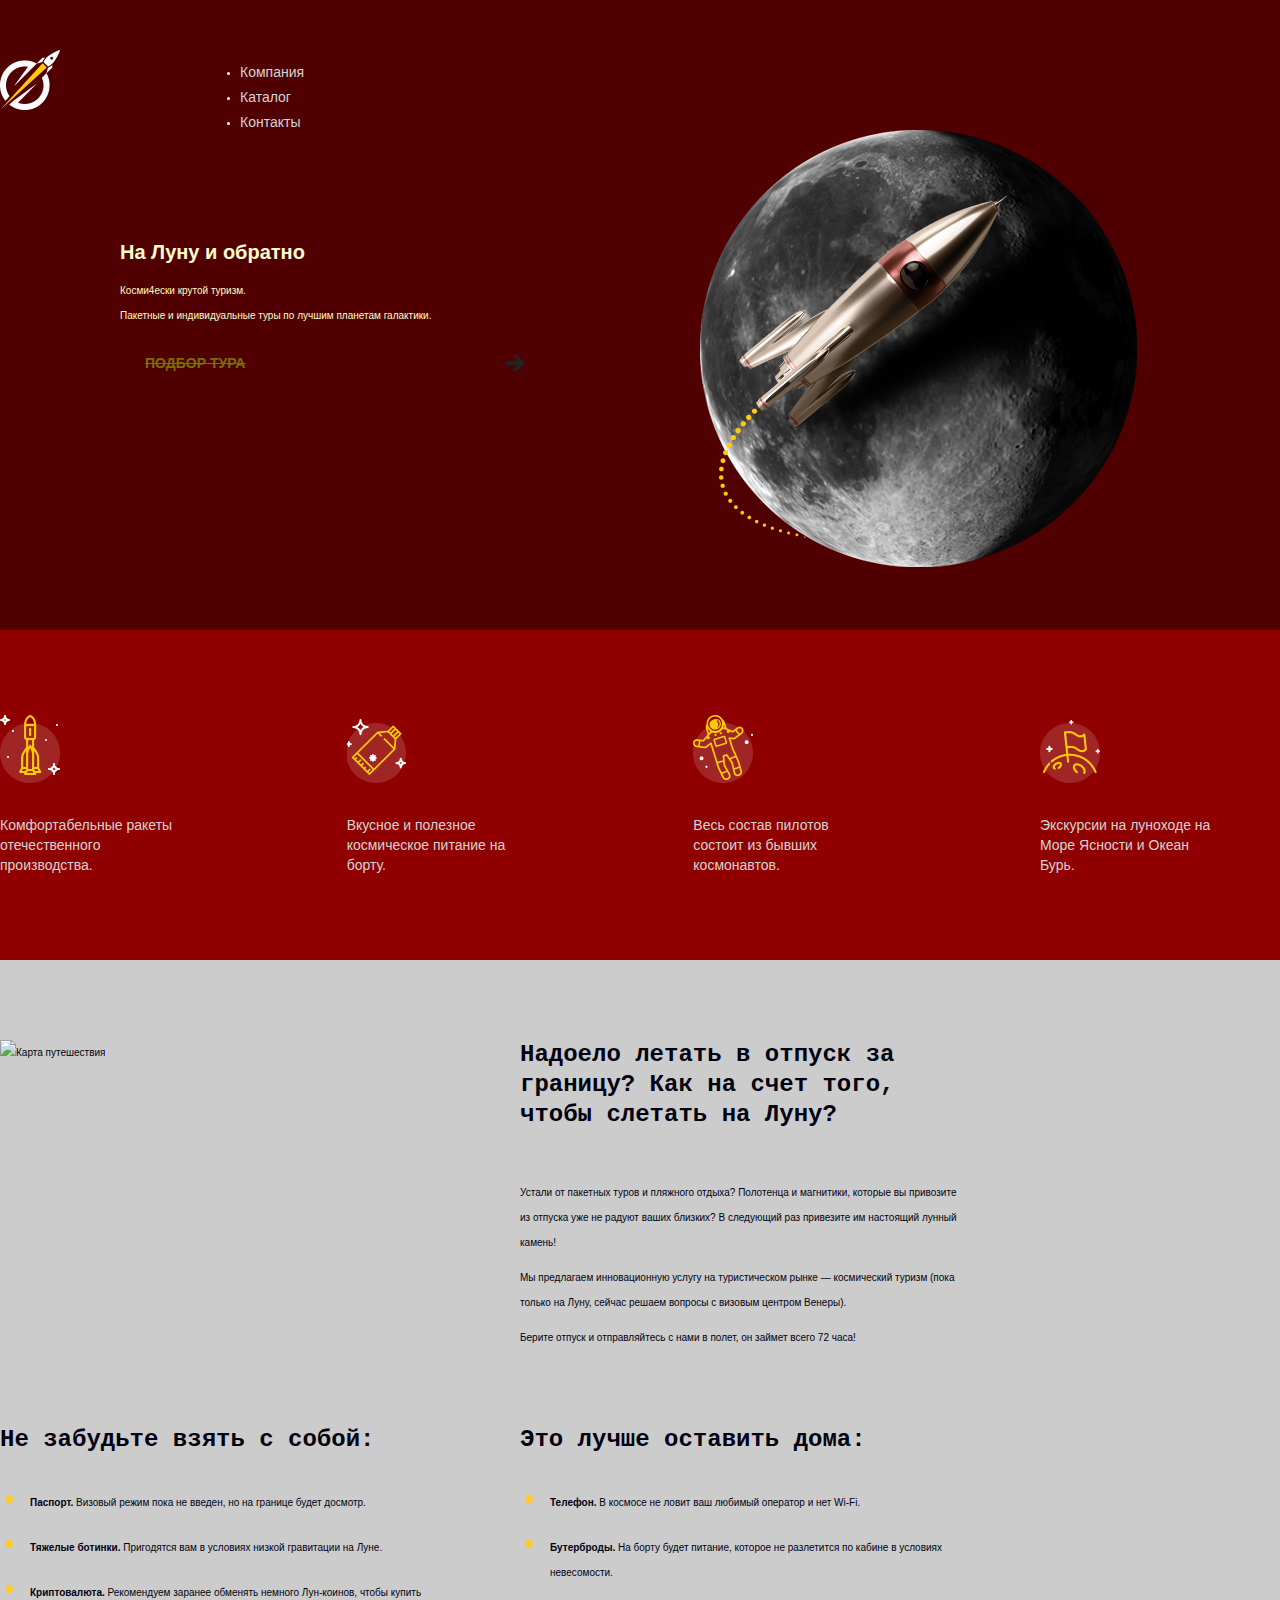
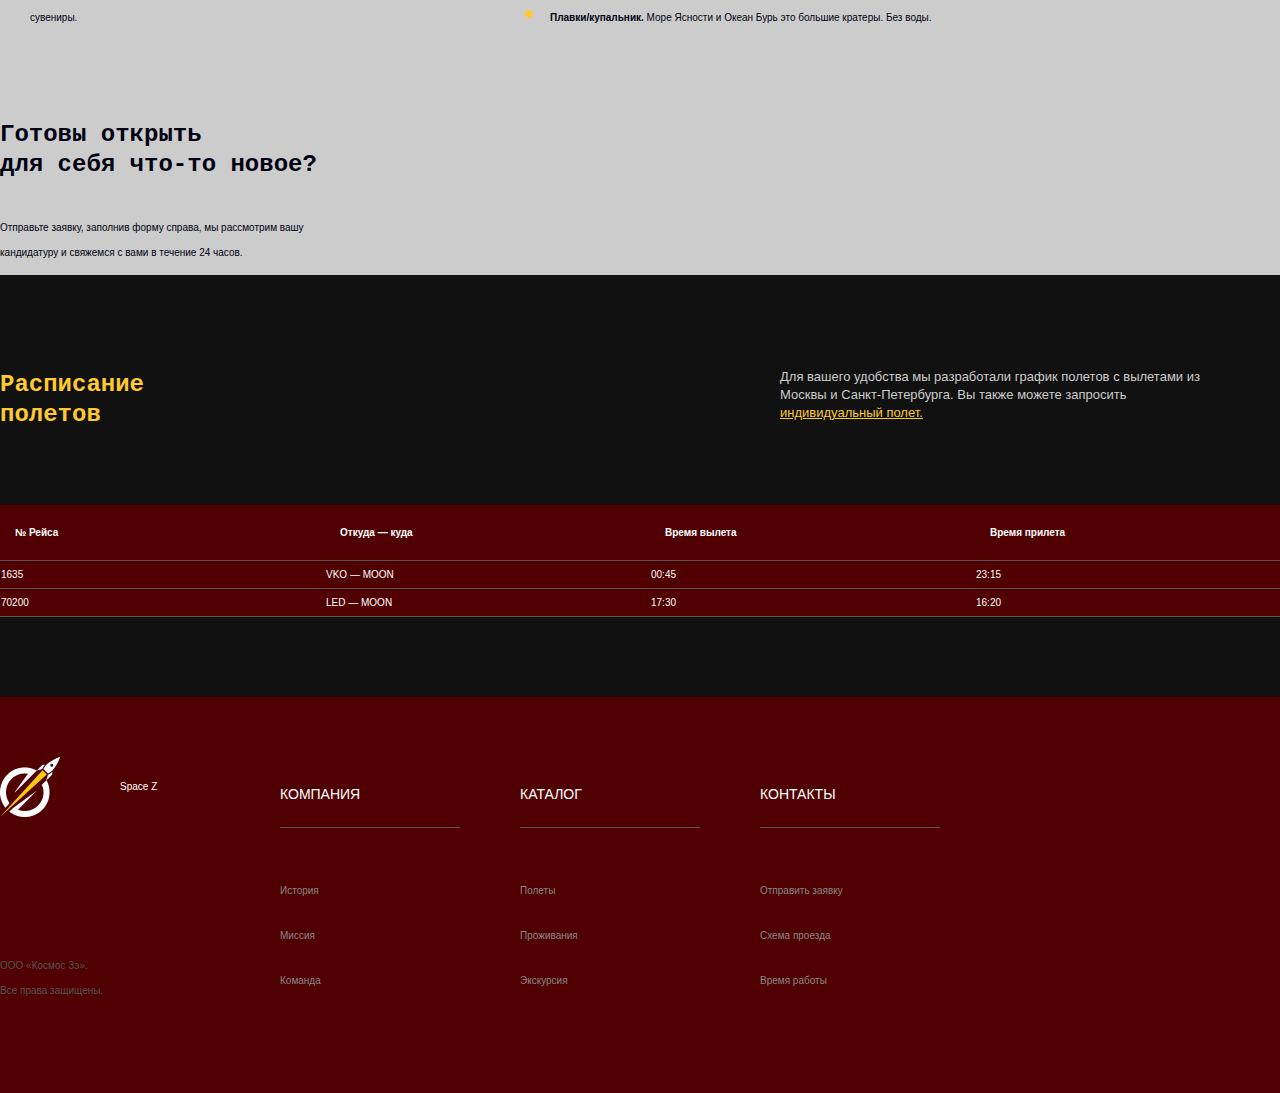
==== index.html @ 1771e912 "Rename Space Z.html to index.html" ====
<!DOCTYPE html>
<!-- saved from url=(0057)file:///E:/10%D0%B3/barbara%20straiser/spacez/index.html# -->
<html lang="ru">

<head>
    <meta charset="UTF-8">
    <title>Space Z</title>
    <link rel="stylesheet" href="css/style.css">
</head>

<body>
    <header class="site-header">
        <div class="container">
            <nav class="main-nav">
              <a class="logo">
                  <img src="img/logo.png" alt="SpaceZ" width="60" height="60">
              </a>
              <ul class="site-menu">
                  <li><a href="#">Компания</a></li>
                  <li><a href="#">Каталог</a></li>
                  <li><a href="#">Контакты</a></li>
              </ul>
              <ul class="contacts-menu">
                  <li>
                      <a href="file:///E:/10%D0%B3/barbara%20straiser/spacez/Space Z.html#" class="icon icon-mail" title="Написать нам">
                          <span class="visually-hidden">Написать нам</span>
                      </a>
                </li>
                  <li>
                      <a href="file:///E:/10%D0%B3/barbara%20straiser/spacez/Space Z.html#" class="icon icon-phone" title="Позвонить нам">
                          <span class="visually-hidden">Позвонить нам</span>
                      </a>
                  </li>
              </ul>
            </nav>
            <section class="about-us">
<h1>На Луну и обратно</h1>
<p>
Косми4ески крутой туризм.<br>
Пакетные и индивидуальные туры по лучшим планетам галактики.
</p>
<a href="file:///E:/10%D0%B3/barbara%20straiser/spacez/Space Z.html#" class="btn btn-yellow">Подбор тура</a>
</section>
</div>
</header>

    <main>
        <section class="features">
<div class="container">
<h2 class="visually-hidden">Наши преимущества</h2>
<ul class="features-list">
<li class="feature-made-in-russia">Комфортабельные ракеты отечественного производства.</li>
<li class="feature-food">Вкусное и полезное космическое питание на борту.</li>
<li class="feature-pilots">Весь состав пилотов состоит из бывших космонавтов.</li>
<li class="feature-moon-rover">Экскурсии на луноходе на Море Ясности и Океан Бурь.</li>
</ul>
</div>
</section>

<section class="moon-vacation">
<div class="container columns-container">
<h2 class="visually-hidden">Отпуск на Луне</h2>
<div class="left-column">
<img src="./Space Z_files/map.jpg" alt="Карта путешествия" width="440" height="347">
</div>
<div class="right-column">
<p class="lead"><b>Надоело летать в отпуск за границу? Как на счет того, чтобы слетать на Луну?</b></p>
<p>Устали от пакетных туров и пляжного отдыха? Полотенца и магнитики, которые вы привозите из отпуска уже не радуют ваших близких? В следующий раз привезите им настоящий лунный камень!</p>
<p>Мы предлагаем инновационную услугу на туристическом рынке — космический туризм (пока только на Луну, сейчас решаем вопросы с визовым центром Венеры).</p>
<p>Берите отпуск и отправляйтесь с нами в полет, он займет всего 72 часа!</p>
</div>
</div>
</section>

     <section class="recommendations">
<div class="container columns-container">
<h2 class="visually-hidden">Рекомендации для космических туристов</h2>
<div class="left-column">
<h3>Не забудьте взять с собой:</h3>
<ul class="recommendations-list">
<li><strong>Паспорт.</strong> Визовый режим пока не введен, но на границе будет досмотр.</li>
<li><strong>Тяжелые ботинки.</strong> Пригодятся вам в условиях низкой гравитации на Луне.</li>
<li><strong>Криптовалюта.</strong> Рекомендуем заранее обменять немного Лун-коинов, чтобы купить сувениры.</li>
</ul>
</div>
<div class="right-column">
<h3>Это лучше оставить дома:</h3>
<ul class="recommendations-list">
<li><strong>Телефон. </strong>В космосе не ловит ваш любимый оператор и нет Wi-Fi.</li>
<li><strong>Бутерброды.</strong> На борту будет питание, которое не разлетится по кабине в условиях невесомости.</li>
<li><strong>Плавки/купальник.</strong> Море Ясности и Океан Бурь это большие кратеры. Без воды.</li>
</ul>
</div>
</div>
        </section>

        <section class="vacation-request">
<div class="container columns-container">
<h2 class="visually-hidden">Заявка на тур</h2>
<div class="left-column">
<p class="lead"><b>Готовы открыть <br> для себя что-то новое?</b></p>
<p>Отправьте заявку, заполнив форму справа, мы рассмотрим вашу кандидатуру и свяжемся с вами в течение 24 часов.</p>
</div>
<div class="right-column">
<form class="vacation-request-form" method="post" action="mailto:katealf@htmlacademy.ru">
<p>

</p>
<p>

</p></form>
</div>
</div>
        </section>

        <section class="timetable">
<div class="container">
<div class="timetable-info">
<h2>Расписание полетов</h2>
<p>Для вашего удобства мы разработали график полетов с вылетами из Москвы и Санкт-Петербурга. Вы также можете запросить <a href="file:///E:/10%D0%B3/barbara%20straiser/spacez/index.html#" target="_blank">индивидуальный полет.</a></p>
</div>
<table class="timetable-fligts">
<tbody><tr>
<th>№ Рейса</th>
<th>Откуда — куда</th>
<th>Время вылета</th>
<th>Время прилета</th>
</tr>
<tr>
<td>1635</td>
<td>VKO — MOON</td>
<td>00:45</td>
<td>23:15</td>
                    </tr>
                    <tr>
<td>70200</td>
<td>LED — MOON</td>
<td>17:30</td>
<td>16:20</td>
                    </tr>
  </tbody></table>
 </div>
    </section>
    </main>
<footer class="site-footer">
        <div class="container footer-columns-container">
            <div class="left-column">
<p class="logo-container">
      <a class="logo"><img src="img/logo.png" alt="Логотип SpaceZ" width="60" height="60"></a>
      <span class="company-title">Space Z</span>
     </p>
 <p class="copyrights">
         ООО «Космос Зэ».<br>
        Все права защищены.
     </p>
     </div>
<div class="right-column">
     <ul class="footer-menu">
          <li>
     <a class="footer-submenu-title" href="#">Компания</a>
    <ul class="footer-submenu">
 <li><a href="#">История</a></li>
 <li><a href="#">Миссия</a></li>
 <li><a href="#">Команда</a></li>
  </ul>
  </li>
    <li>
       <a class="footer-submenu-title" href="#">Каталог</a>
    <ul class="footer-submenu">
     <li><a href="#">Полеты</a></li>
     <li><a href="#">Проживания</a></li>
       <li><a href="#">Экскурсия</a></li>
  </ul>
        </li>
      <li>
   <a class="footer-submenu-title" href="#">Контакты</a>
       <ul class="footer-submenu">
     <li><a href="#">Отправить заявку</a></li>
        <li><a href="#">Схема проезда</a></li>
  <li><a href="#">Время работы</a></li>
    </ul>
      </li>
          </ul>
      </div>
 </div>
    </footer>
</body>
---- css/style.css ----
body {
  margin: 0;
  padding: 0;

  font-size: 10px;
  line-height: 25px;
  font-family: Verdana, sans-serif;
  color: #000111;

  background-color: #cccccc;
}

.container {
  width: 1300px;
  margin: 0 auto;
  padding: 10;
}

.visually-hidden {
  position: absolute;
  width: 1px;
  height: 1px;
  margin: -1px;
  padding: 0;

  border: 0;
  clip: rect(0 0 0 0);
  overflow: hidden;
}

.site-header {
  color: #fffccc;

  background-color: #500000;
}

.site-header .container {
  min-height: 400px;
  padding-top: 50px;
  padding-bottom: 180px;

  background-image: url("../img/moon-rocket.png");
  background-repeat: no-repeat;
  background-position: 700px 130px;
}

.main-nav {
  display: flex;
  margin-bottom: 95px;
}

.logo {
  width: 100px;
  height: 60px;
  margin-right: 100px;
}



.site-menu a {
  display: block;
  margin-right: 40px;

  font-size: 14px;
  text-decoration: none;
  color: #d4d4d4;
}

.site-menu a:hover {
  color: white;
}

.site-menu a:active {
  color: #ccc;
}

.contacts-menu {
  display: flex;
  flex-wrap: wrap;
  max-width: 180px;
  margin: 0;
  margin-top: 25px;
  margin-left: auto;
  margin-right: 80px;
  padding: 0;

  list-style: none;
}



.contacts-menu .icon-mail {
  background-image: url(../img/mail-icon.png);
  background-repeat: no-repeat;
  background-position: 0 50%;
}

.contacts-menu .icon-phone {
  background-image: url(../img/phone-icon.png);
  background-repeat: no-repeat;
  background-position: 0 50%;
}

.about-us {
  width: 1000px;
  padding-left: 120px;
}


.btn {
  position: relative;

  display: inline-block;
  width: 375px;
  padding: 0 25px;

  font-weight: bold;
  font-size: 14px;
  line-height: 50px;
  text-decoration: line-through;
  text-transform: uppercase;
  vertical-align: top;
  color: #777000;

  cursor: pointer;
  border: none;
  border-radius: 500000px;
}

.btn::after {
  content: "";

  position: absolute;
  right: 20px;
  top: 17px;

  width: 19px;
  height: 16px;

  background-image: url(../img/right-arrow-dark.png);
  background-repeat: no-repeat;
  background-position: 0 0;
}


.btn-yellow:hover {
  background-color: white;
}

.btn-yellow:active {
  background-color: #c1a307;
}

.btn-grey {
  width: 215px;

  color: white;

  background-color: #999999;

}


.features {
  padding: 85px 0;

  background-color: #900000;

  color: #ffffff;
}

.features-list {
  display: flex;
  justify-content: space-between;
  flex-wrap: wrap;

  margin: 0;
  padding: 0;

  list-style: none;
}

.features-list li {
  position: relative;

  width: 180px;
  margin-right: 80px;
  padding-top: 100px;

  font-size: 14px;
  line-height: 20px;
  color: #d4d4d4;
}

.features-list li::after {
  content: "";

  position: absolute;
  top: 0;
  left: 0;

  width: 60px;
  height: 68px;
}

.feature-made-in-russia::after {
  background-image: url(../img/advantage-icon-1.png);
}

.feature-food::after {
  background-image: url(../img/advantage-icon-2.png);
}

.feature-pilots::after {
  background-image: url(../img/advantage-icon-3.png);
}

.feature-moon-rover::after {
  background-image: url(../img/advantage-icon-4.png);
}

.columns-container {
  display: flex;
}

.columns-container .left-column {
  width: 440px;
  margin-right: 80px;
}

.columns-container .right-column {
  width: 440px;
}

.moon-vacation {
  padding-top: 80px;
  padding-bottom: 45px;
}

.moon-vacation .lead {
  margin-top: 0;
  margin-bottom: 50px;

  font-weight: bold;
  font-size: 24px;
  line-height: 30px;
  font-family: "Courier New", monospace;
}

.recommendations {
  padding-top: 20px;
  padding-bottom: 55px;
}

.recommendations h3 {
  margin-top: 0;
  margin-bottom: 35px;
  
  font-weight: bold;
  font-size: 24px;
  line-height: 30px;
  font-family: "Courier New", monospace;
}

.recommendations-list {
  margin: 0;
  padding: 0;
  padding-left: 30px;

  list-style: none;
}

.recommendations-list li {
  position: relative;

  margin-bottom: 20px;
}

.recommendations-list li::before {
  content: "";

  position: absolute;
  left: -25px;
  top: 5px;

  width: 8px;
  height: 8px;

  border-radius: 50%;
  background-color: #feca30;
}



.vacation-request .lead {
  margin-top: 15px;
  margin-bottom: 35px;
  
  font-weight: bold;
  font-size: 24px;
  line-height: 30px;
  font-family: "Courier New", monospace;
}

.vacation-request p {
  width: 340px;
}

.vacation-request-form {
  display: flex;
  flex-wrap: wrap;
  justify-content: space-between;
}

.vacation-request-form p {
  width: 100%;
  margin: 0;
  margin-bottom: 8px;
}

.vacation-request-form .half-field {
  width: 215px;
  margin-bottom: 20px;
}

.vacation-request-form input[type="text"],
.vacation-request-form input[type="tel"] {
  box-sizing: border-box;
  width: 100%;
  padding: 20px;

  border: 0;
}

.vacation-request-form .btn {
  margin-top: 30px;
  text-align: left;
}

.timetable {
  padding: 80px 0;

  color: #cccccc;

  background-color: #111111;
}

.timetable-info {
  display: flex;
  justify-content: flex-start;
  margin-bottom: 55px;
}

.timetable-info h2 {
  width: 180px;
  margin-top: 15px;

  font-weight: bold;
  font-size: 24px;
  line-height: 30px;
  font-family: "Courier New", monospace;
  color: #feca30;
}

.timetable-info p {
  width: 440px;
  padding-top: 0;
  margin-left: auto;
  margin-right: 80px;

  font-size: 13px;
  line-height: 18px;
}

.timetable-info a {
  color: #feca30;
}

.timetable-info a:hover {
  color: white;
}

.timetable-info a:active {
  color: #cccccc;
}

.timetable-fligts {
  width: 100%;

  border-collapse: collapse;
}

.timetable-fligts tr {
  color: white;

  border-bottom: 1px solid #555555;
  background-color: #500000;
}

.timetable-fligts th {
  width: 180px;
  padding: 15px;

  color: white;
  text-align: left;

  background-color: #500000;
}



.site-footer {
  padding-top: 50px;
  padding-bottom: 80px;

  color: #ffffff;

  background-color: #500000;
}


.footer-columns-container {
  display: flex;
}

.footer-columns-container .left-column {
  display: flex;
  flex-direction: column;
  width: 180px;
  margin-right: 100px;
}

.footer-columns-container .right-column {
  width: 720px;
  padding-top: 35px;
}

.logo-container {
  display: flex;
  align-items: center;
  padding: 0;
}

.logo-container .logo {
  margin-left: 0;
  margin-right: 20px;
}

.logo-container p l;l;l;l;l{
  font-size: 14px;
}

.copyrights {
  margin-top: auto;

  color: #555555;
}

.footer-menu {
  display: flex;

  margin: 0;
  padding: 0;

  list-style: none;
}

.footer-menu > li {
  width: 180px;
  margin-right: 60px;
}

.footer-submenu-title {
  display: block;
  margin-bottom: 50px;
  padding-bottom: 20px;

  font-size: 14px;
  color: white;
  text-transform: uppercase;
  text-decoration: none;

  border-bottom: 1px solid #555555;
}

.footer-submenu {
  margin: 0;
  padding: 0;

  list-style: none;
}

.footer-submenu > li {
  margin-bottom: 20px;
}

.footer-submenu a {
  text-decoration: none;
  color: #888888;
}

.footer-nav a:hover {
  color: white;
}

.footer-nav a:active {
  color: #ccc;
}

.footer-nav a:active {
  color: #ccc;
}
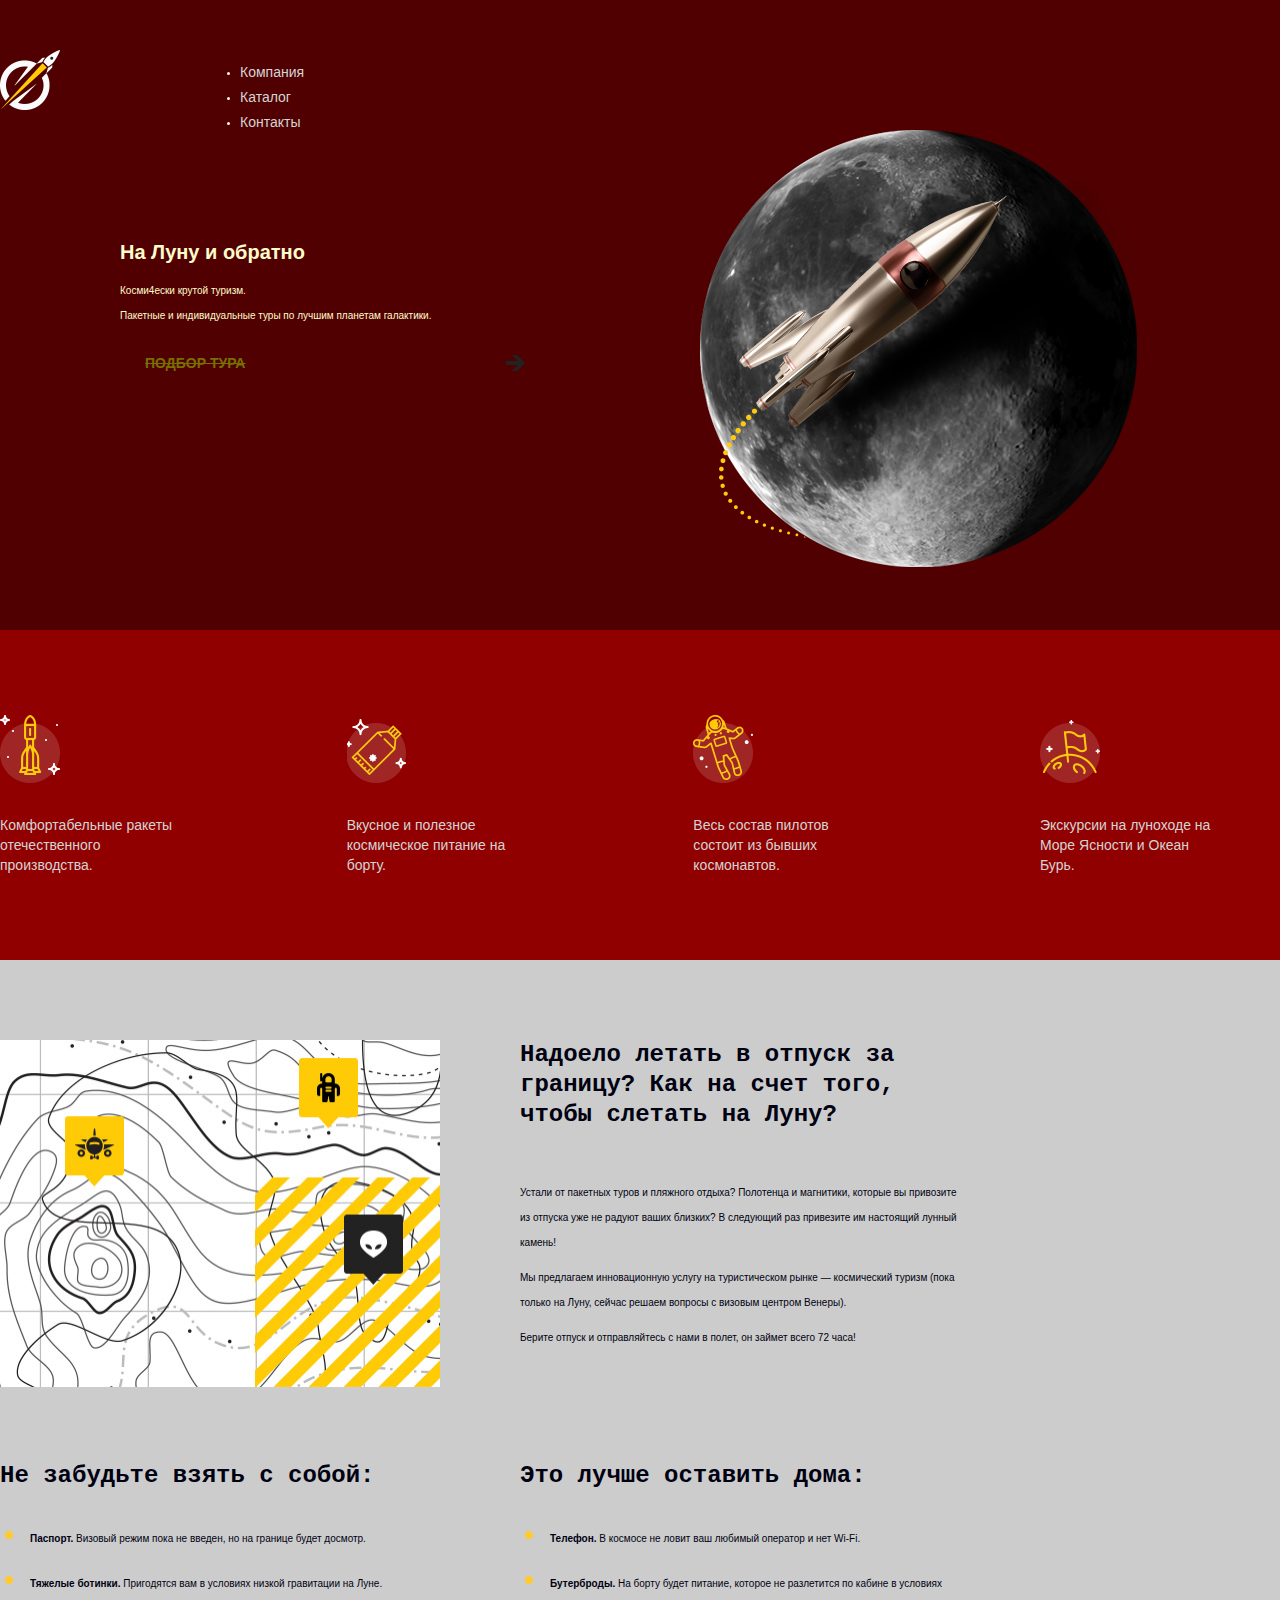
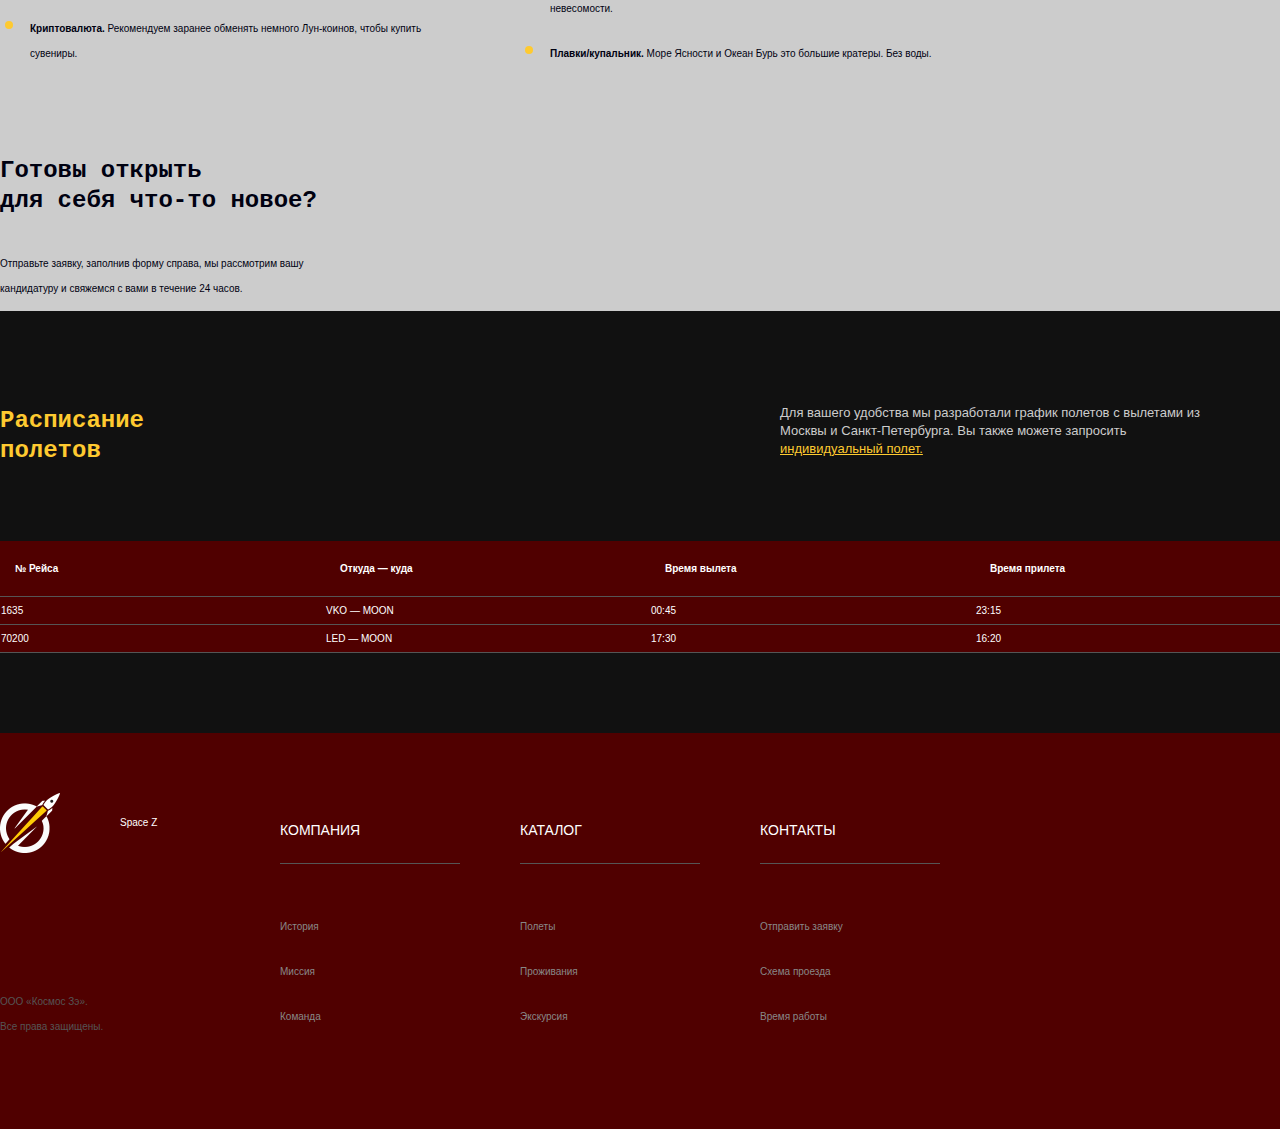
==== commit c9ec5a59: "Update index.html" ====
--- a/index.html
+++ b/index.html
@@ -61,7 +61,7 @@
 <div class="container columns-container">
 <h2 class="visually-hidden">Отпуск на Луне</h2>
 <div class="left-column">
-<img src="./Space Z_files/map.jpg" alt="Карта путешествия" width="440" height="347">
+<img src="./img/map.jpg" alt="Карта путешествия" width="440" height="347">
 </div>
 <div class="right-column">
 <p class="lead"><b>Надоело летать в отпуск за границу? Как на счет того, чтобы слетать на Луну?</b></p>
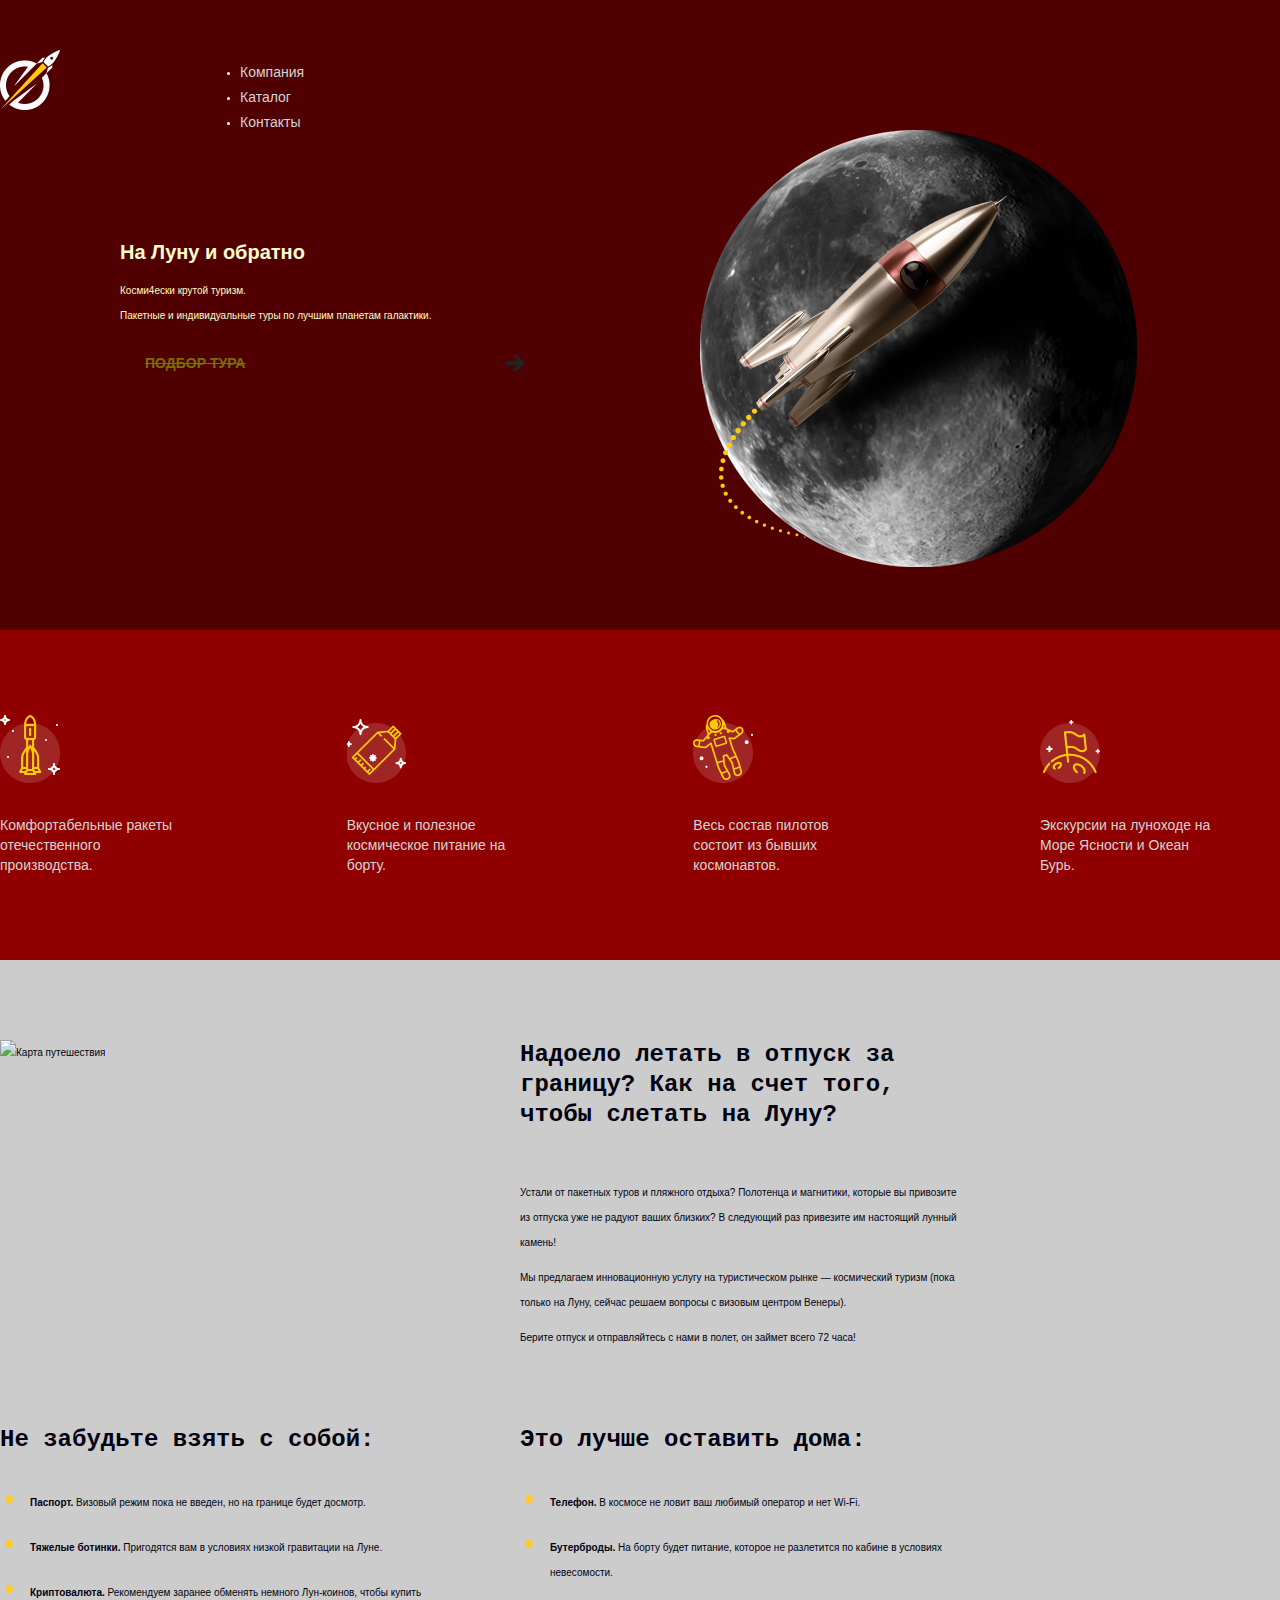
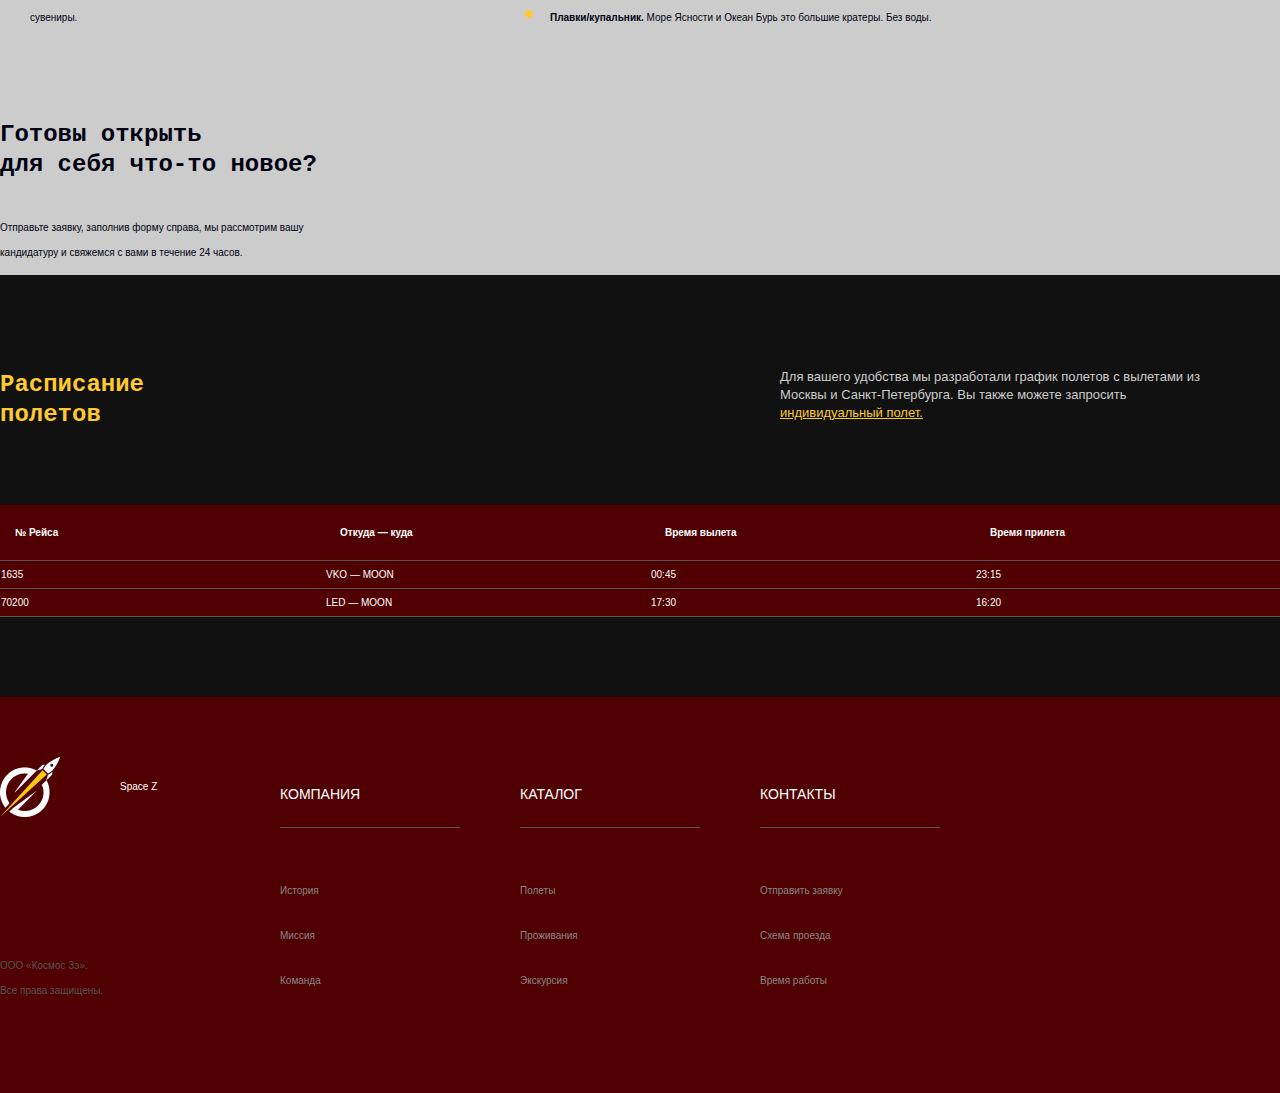
==== commit 00013419: "Update index.html" ====
--- a/index.html
+++ b/index.html
@@ -61,7 +61,7 @@
 <div class="container columns-container">
 <h2 class="visually-hidden">Отпуск на Луне</h2>
 <div class="left-column">
-<img src="./img/map.jpg" alt="Карта путешествия" width="440" height="347">
+<img src="Space-Z/img/map.jpg" alt="Карта путешествия" width="440" height="347">
 </div>
 <div class="right-column">
 <p class="lead"><b>Надоело летать в отпуск за границу? Как на счет того, чтобы слетать на Луну?</b></p>
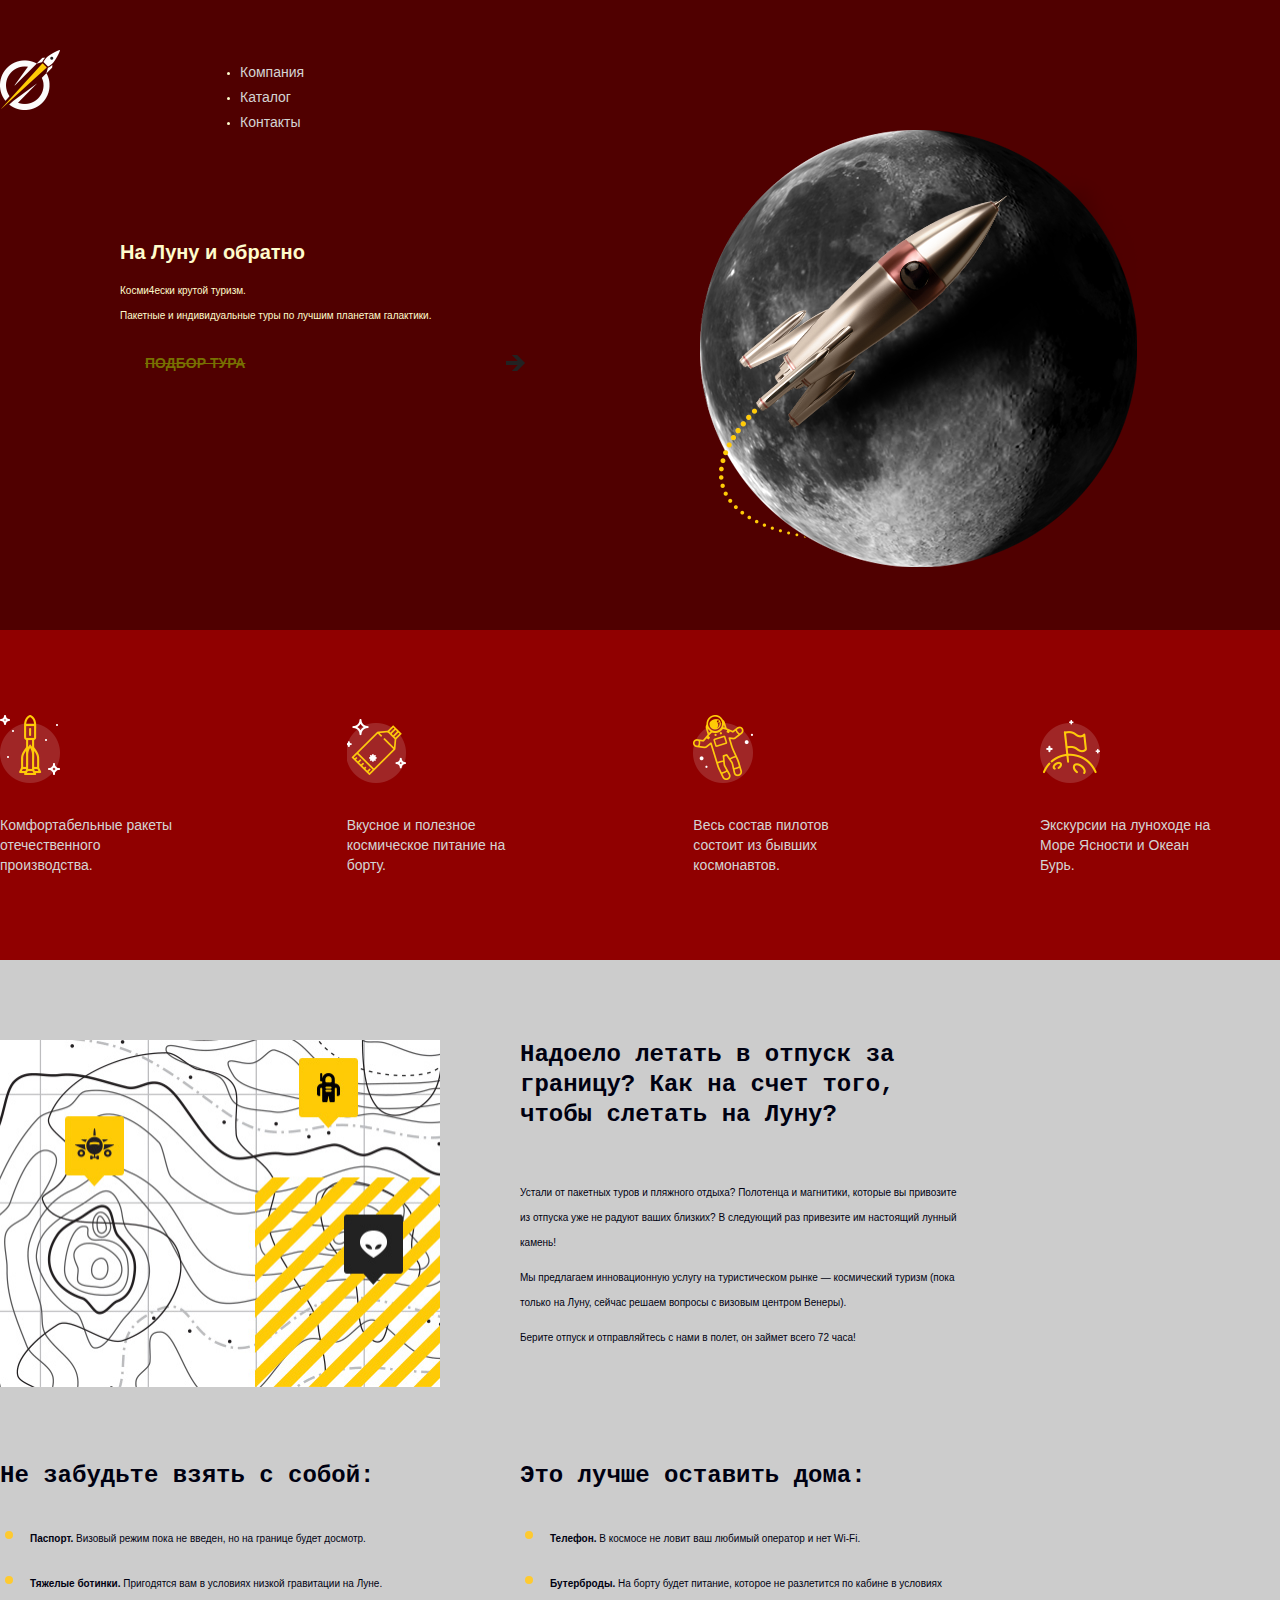
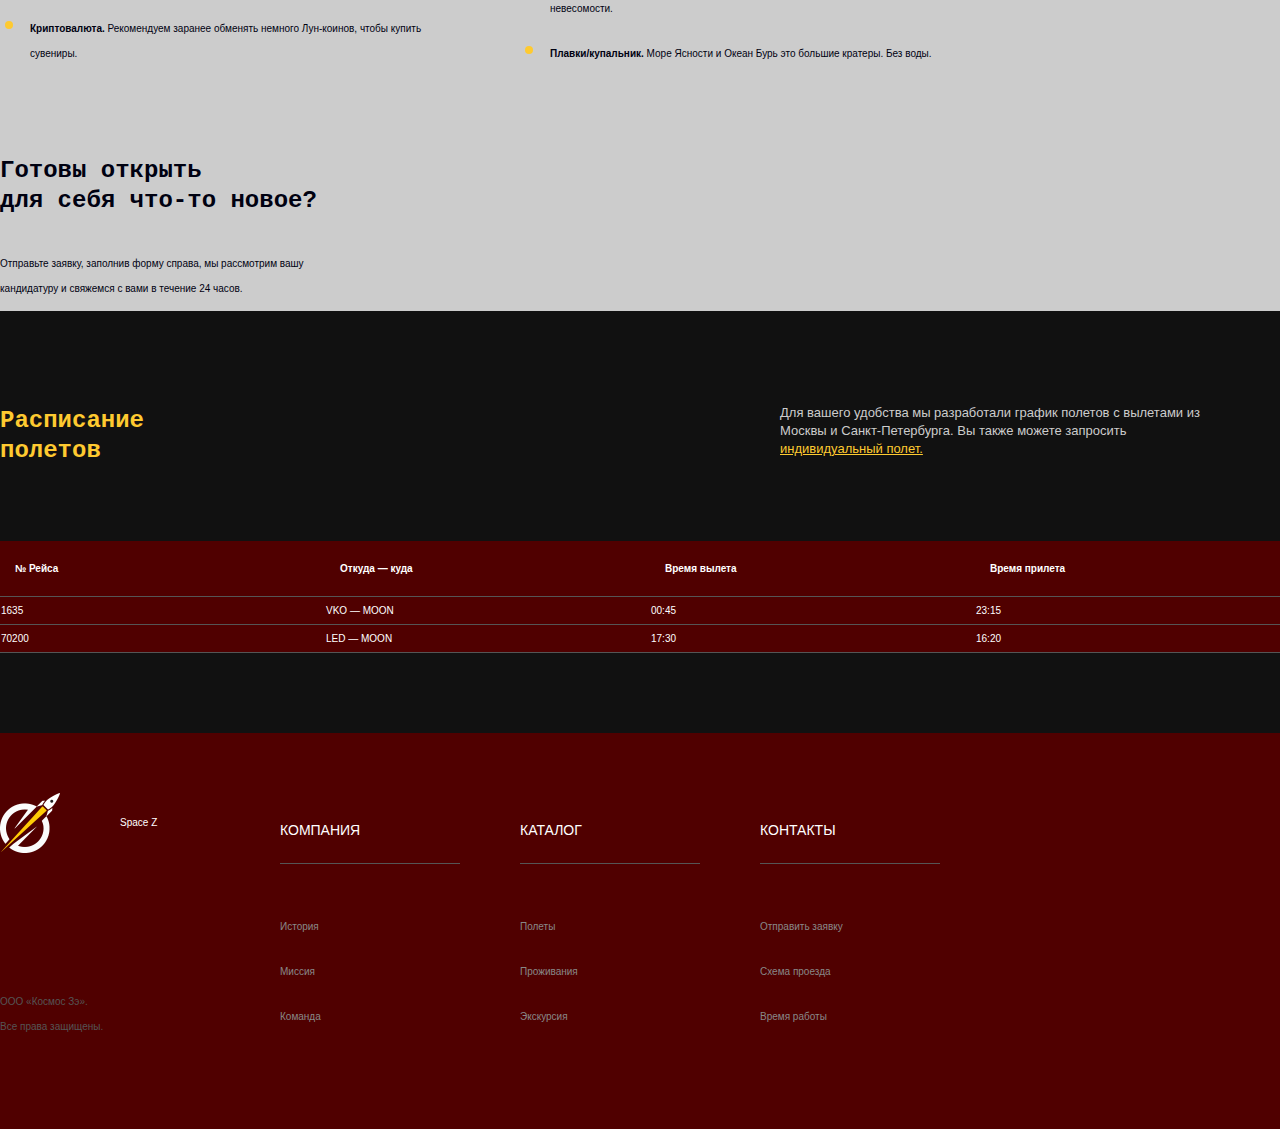
==== commit 7cba9df0: "Update index.html" ====
--- a/index.html
+++ b/index.html
@@ -61,7 +61,7 @@
 <div class="container columns-container">
 <h2 class="visually-hidden">Отпуск на Луне</h2>
 <div class="left-column">
-<img src="Space-Z/img/map.jpg" alt="Карта путешествия" width="440" height="347">
+<img src="img/map.png" alt="Карта путешествия" width="440" height="347">
 </div>
 <div class="right-column">
 <p class="lead"><b>Надоело летать в отпуск за границу? Как на счет того, чтобы слетать на Луну?</b></p>
